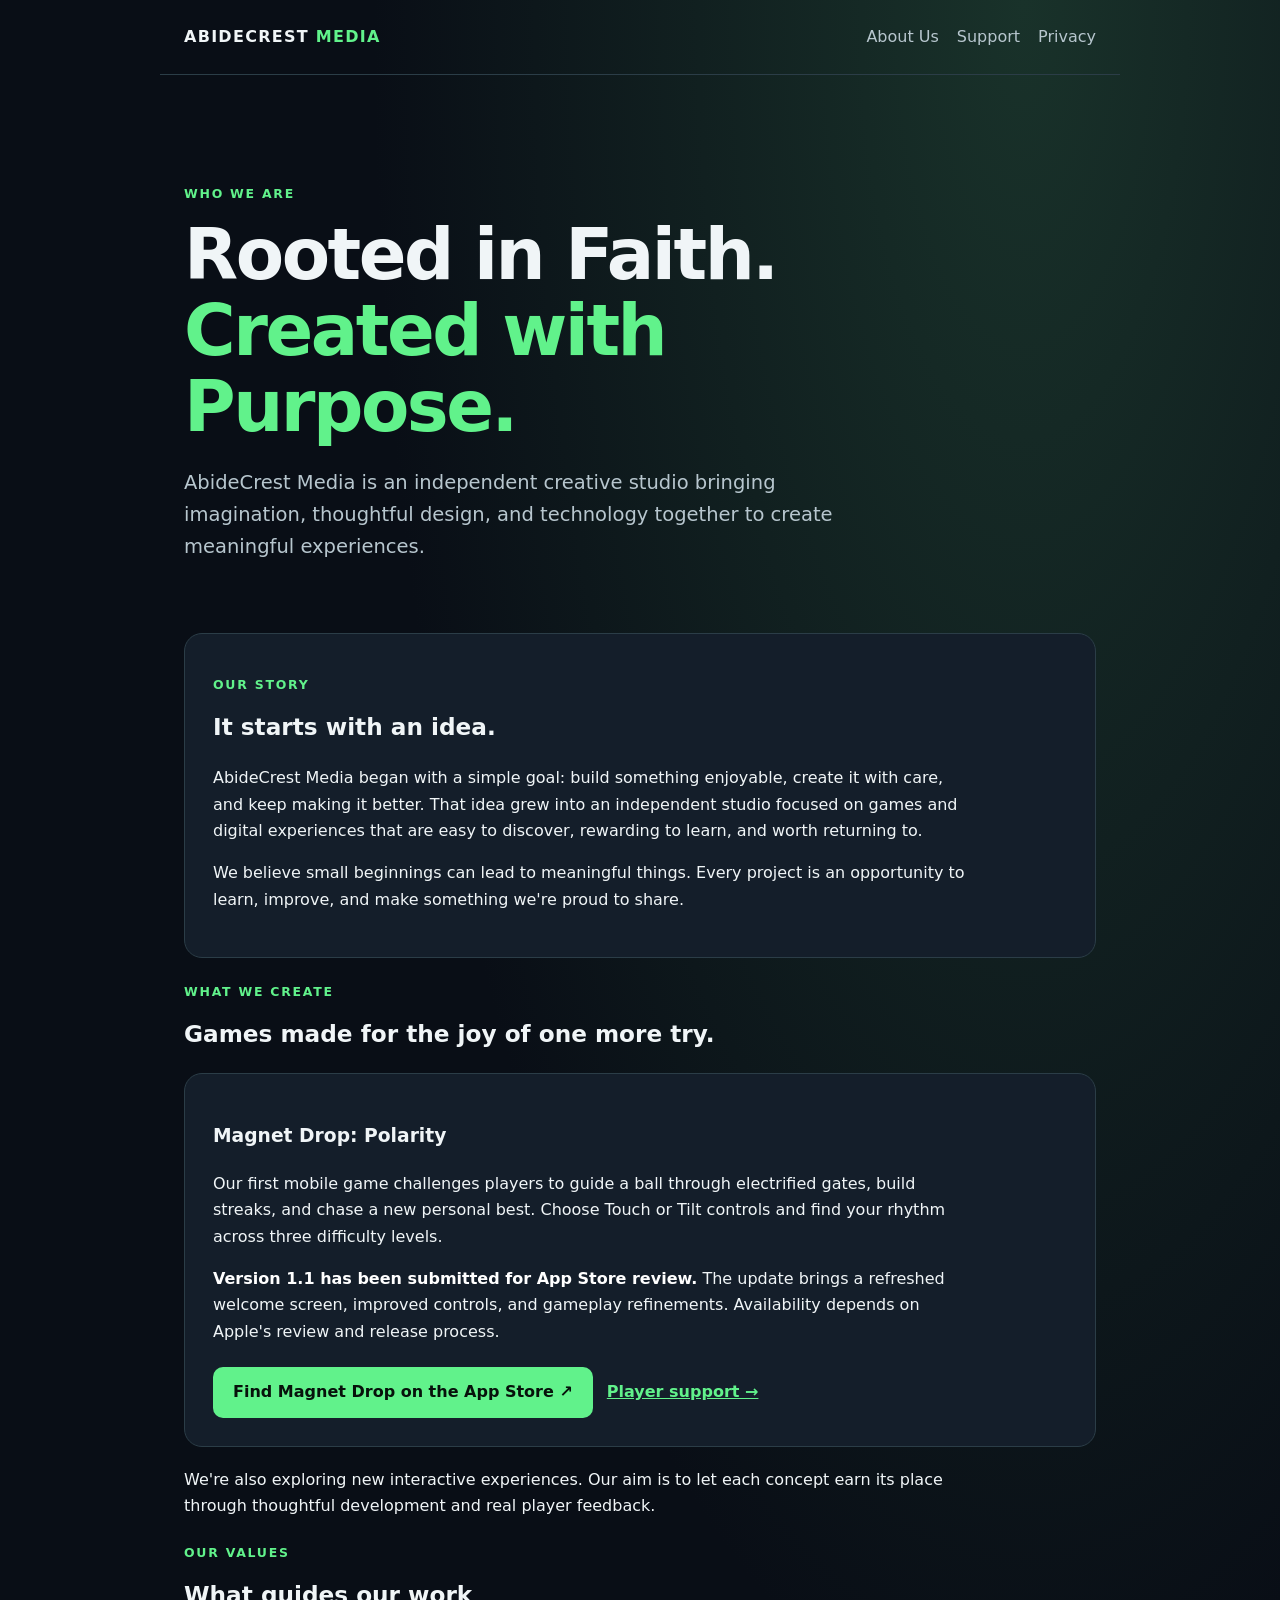
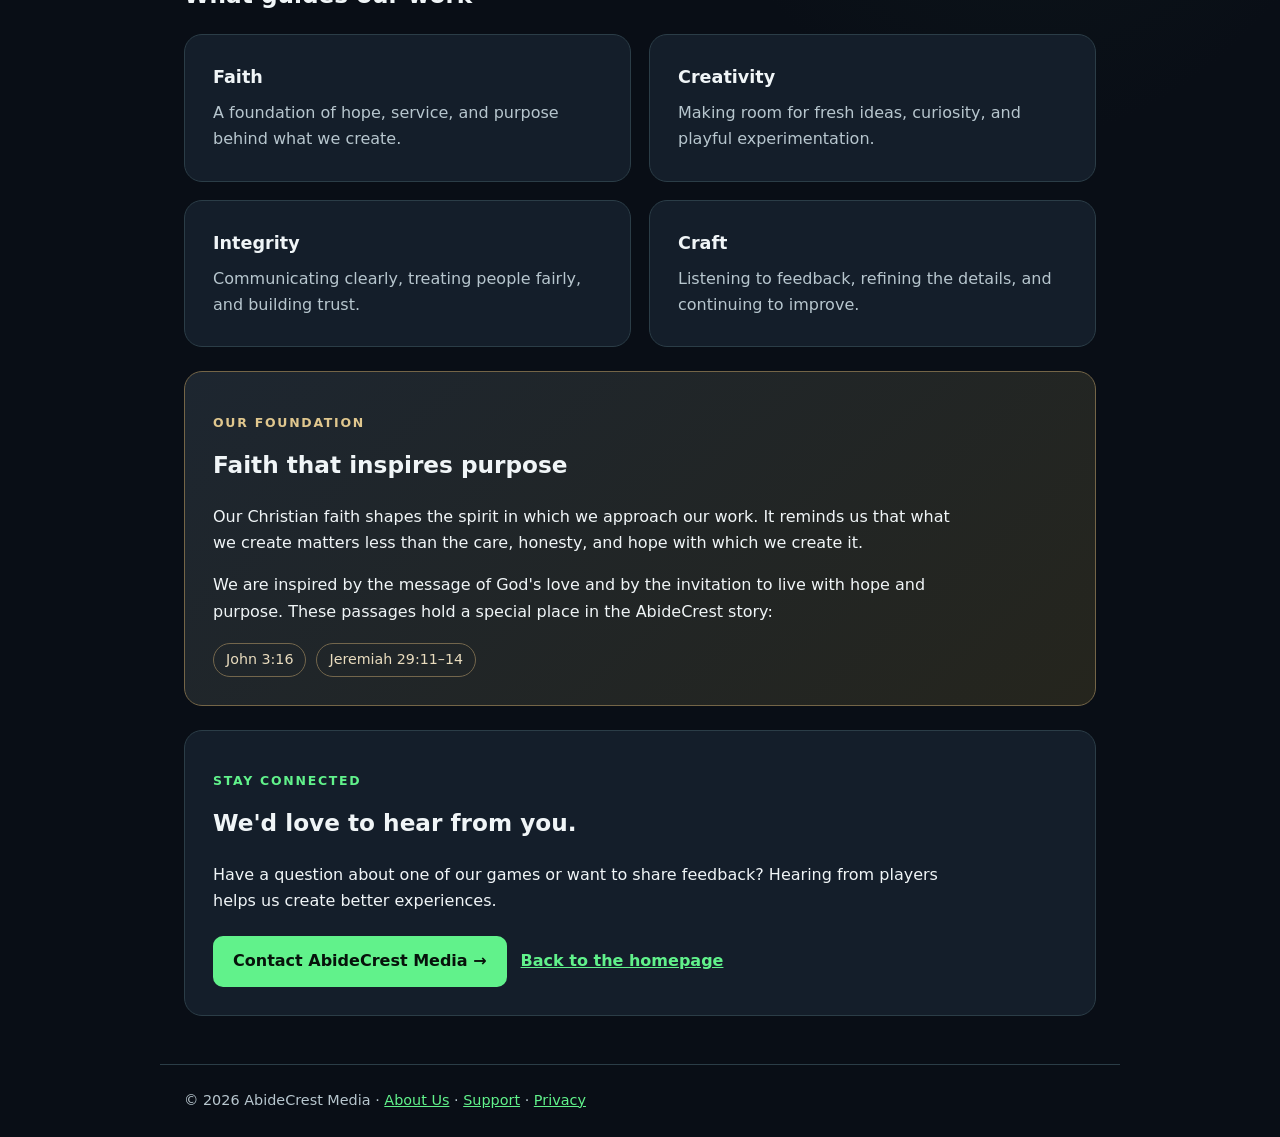
==== about/index.html @ 86b64438 "Create About Us page for AbideCrest Media" ====
<!doctype html>
<html lang="en">
<head>
  <meta charset="utf-8">
  <meta name="viewport" content="width=device-width,initial-scale=1">
  <meta name="description" content="Meet AbideCrest Media, an independent creative studio building games and digital experiences rooted in faith, creativity, and purpose.">
  <title>About Us | AbideCrest Media</title>
  <link rel="stylesheet" href="../assets/site.css">
  <style>
    .about-hero{padding:72px 0 26px;max-width:780px}
    .about-hero h1{margin:12px 0 22px}
    .about-hero .lead{max-width:680px}
    .about-hero h1 em{color:var(--green);font-style:normal}
    .about-section{margin:24px 0}
    .about-section h2{margin-top:0}
    .about-grid{display:grid;grid-template-columns:repeat(2,minmax(0,1fr));gap:18px}
    .value-card{margin:0;min-width:0}
    .value-card h3{margin:0 0 8px;font-size:1.1rem}
    .value-card p{margin:0;color:var(--muted)}
    .faith-panel{border-color:#746547;background:linear-gradient(140deg,#1d2630,#25251d)}
    .faith-panel .eyebrow{color:#e0c78e}
    .scripture-ref{display:flex;flex-wrap:wrap;gap:10px;margin:18px 0 0}
    .scripture-ref span{font-size:.89rem;border:1px solid #73664c;border-radius:30px;padding:4px 12px;color:#e9dcbe}
    .action-row{display:flex;flex-wrap:wrap;gap:14px;align-items:center;margin-top:22px}
    .action-row .text-link{font-weight:700}
    @media(max-width:620px){.about-hero{padding:42px 0 16px}.about-grid{grid-template-columns:1fr}}
  </style>
</head>
<body>
  <header>
    <a class="brand" href="../">ABIDECREST <span>MEDIA</span></a>
    <nav aria-label="Main navigation">
      <a href="./" aria-current="page">About Us</a>
      <a href="../magnet-drop/support/">Support</a>
      <a href="../privacy/">Privacy</a>
    </nav>
  </header>
  <main>
    <section class="about-hero">
      <p class="eyebrow">Who we are</p>
      <h1>Rooted in Faith.<br><em>Created with Purpose.</em></h1>
      <p class="lead">AbideCrest Media is an independent creative studio bringing imagination, thoughtful design, and technology together to create meaningful experiences.</p>
    </section>

    <section class="card about-section" aria-labelledby="story-heading">
      <p class="eyebrow">Our story</p>
      <h2 id="story-heading">It starts with an idea.</h2>
      <p>AbideCrest Media began with a simple goal: build something enjoyable, create it with care, and keep making it better. That idea grew into an independent studio focused on games and digital experiences that are easy to discover, rewarding to learn, and worth returning to.</p>
      <p>We believe small beginnings can lead to meaningful things. Every project is an opportunity to learn, improve, and make something we're proud to share.</p>
    </section>

    <section class="about-section" aria-labelledby="create-heading">
      <p class="eyebrow">What we create</p>
      <h2 id="create-heading">Games made for the joy of one more try.</h2>
      <div class="card">
        <h3>Magnet Drop: Polarity</h3>
        <p>Our first mobile game challenges players to guide a ball through electrified gates, build streaks, and chase a new personal best. Choose Touch or Tilt controls and find your rhythm across three difficulty levels.</p>
        <p><strong>Version 1.1 has been submitted for App Store review.</strong> The update brings a refreshed welcome screen, improved controls, and gameplay refinements. Availability depends on Apple's review and release process.</p>
        <div class="action-row">
          <a class="button" href="https://apps.apple.com/us/app/magnet-drop-polarity/id6822039961">Find Magnet Drop on the App Store ↗</a>
          <a class="text-link" href="../magnet-drop/support/">Player support →</a>
        </div>
      </div>
      <p>We're also exploring new interactive experiences. Our aim is to let each concept earn its place through thoughtful development and real player feedback.</p>
    </section>

    <section class="about-section" aria-labelledby="values-heading">
      <p class="eyebrow">Our values</p>
      <h2 id="values-heading">What guides our work</h2>
      <div class="about-grid">
        <article class="card value-card"><h3>Faith</h3><p>A foundation of hope, service, and purpose behind what we create.</p></article>
        <article class="card value-card"><h3>Creativity</h3><p>Making room for fresh ideas, curiosity, and playful experimentation.</p></article>
        <article class="card value-card"><h3>Integrity</h3><p>Communicating clearly, treating people fairly, and building trust.</p></article>
        <article class="card value-card"><h3>Craft</h3><p>Listening to feedback, refining the details, and continuing to improve.</p></article>
      </div>
    </section>

    <section class="card about-section faith-panel" aria-labelledby="foundation-heading">
      <p class="eyebrow">Our foundation</p>
      <h2 id="foundation-heading">Faith that inspires purpose</h2>
      <p>Our Christian faith shapes the spirit in which we approach our work. It reminds us that what we create matters less than the care, honesty, and hope with which we create it.</p>
      <p>We are inspired by the message of God's love and by the invitation to live with hope and purpose. These passages hold a special place in the AbideCrest story:</p>
      <div class="scripture-ref" aria-label="Scripture references"><span>John 3:16</span><span>Jeremiah 29:11–14</span></div>
    </section>

    <section class="card about-section" aria-labelledby="contact-heading">
      <p class="eyebrow">Stay connected</p>
      <h2 id="contact-heading">We'd love to hear from you.</h2>
      <p>Have a question about one of our games or want to share feedback? Hearing from players helps us create better experiences.</p>
      <div class="action-row">
        <a class="button" href="mailto:AbideCrestMedia@outlook.com">Contact AbideCrest Media →</a>
        <a class="text-link" href="../">Back to the homepage</a>
      </div>
    </section>
  </main>
  <footer>© 2026 AbideCrest Media · <a href="./">About Us</a> · <a href="../magnet-drop/support/">Support</a> · <a href="../privacy/">Privacy</a></footer>
</body>
</html>
---- assets/site.css ----
:root{color-scheme:dark;--bg:#090e16;--panel:#141e2a;--line:#2b3d47;--green:#61f28b;--text:#f0f5f7;--muted:#b7c6ce}*{box-sizing:border-box}body{margin:0;background:radial-gradient(ellipse at 80% 0%,#19322a 0%,transparent 45%),var(--bg);color:var(--text);font:16px/1.65 system-ui,-apple-system,BlinkMacSystemFont,"Segoe UI",sans-serif}a{color:var(--green)}header,main,footer{max-width:960px;margin:auto;padding:24px}header{display:flex;justify-content:space-between;gap:18px;align-items:center;border-bottom:1px solid var(--line)}.brand{font-weight:800;letter-spacing:.08em;color:var(--text);text-decoration:none}.brand span{color:var(--green)}nav{display:flex;gap:18px;flex-wrap:wrap}nav a{color:var(--muted);text-decoration:none}nav a:hover{color:var(--green)}h1{font-size:clamp(2.2rem,6vw,4.4rem);line-height:1.08;letter-spacing:-.035em}h1 em{color:var(--green);font-style:normal}h2{font-size:1.45rem;margin-top:1rem}p,li{max-width:75ch}.eyebrow{color:var(--green);font-weight:750;text-transform:uppercase;letter-spacing:.14em;font-size:.78rem}.lead{font-size:1.22rem;color:var(--muted)}.hero{padding:70px 0 45px}.card{background:var(--panel);border:1px solid var(--line);border-radius:18px;padding:28px;margin:20px 0}.button{display:inline-block;background:var(--green);color:#07120b;padding:12px 20px;border-radius:10px;text-decoration:none;font-weight:800}.muted{color:var(--muted)}footer{border-top:1px solid var(--line);color:var(--muted);font-size:.9rem}strong{color:#fff}ul{padding-left:1.4rem}@media(max-width:580px){header{align-items:flex-start;flex-direction:column}.hero{padding-top:42px}}
/* Magnet Drop launch and v1.1 preview */
.game-actions{display:flex;align-items:center;gap:14px;flex-wrap:wrap;margin-top:20px}.secondary-button{display:inline-block;border:1px solid var(--green);color:var(--green);padding:11px 19px;border-radius:10px;text-decoration:none;font-weight:750}.secondary-button:hover{background:rgba(97,242,139,.1)}.game-feature{border-color:#427758}.update-feature{background:linear-gradient(135deg,#172c2b,#141e2a 70%);border-color:#416b60}.update-feature .muted{font-size:.93rem}.game-actions .button:hover{filter:brightness(1.07)}
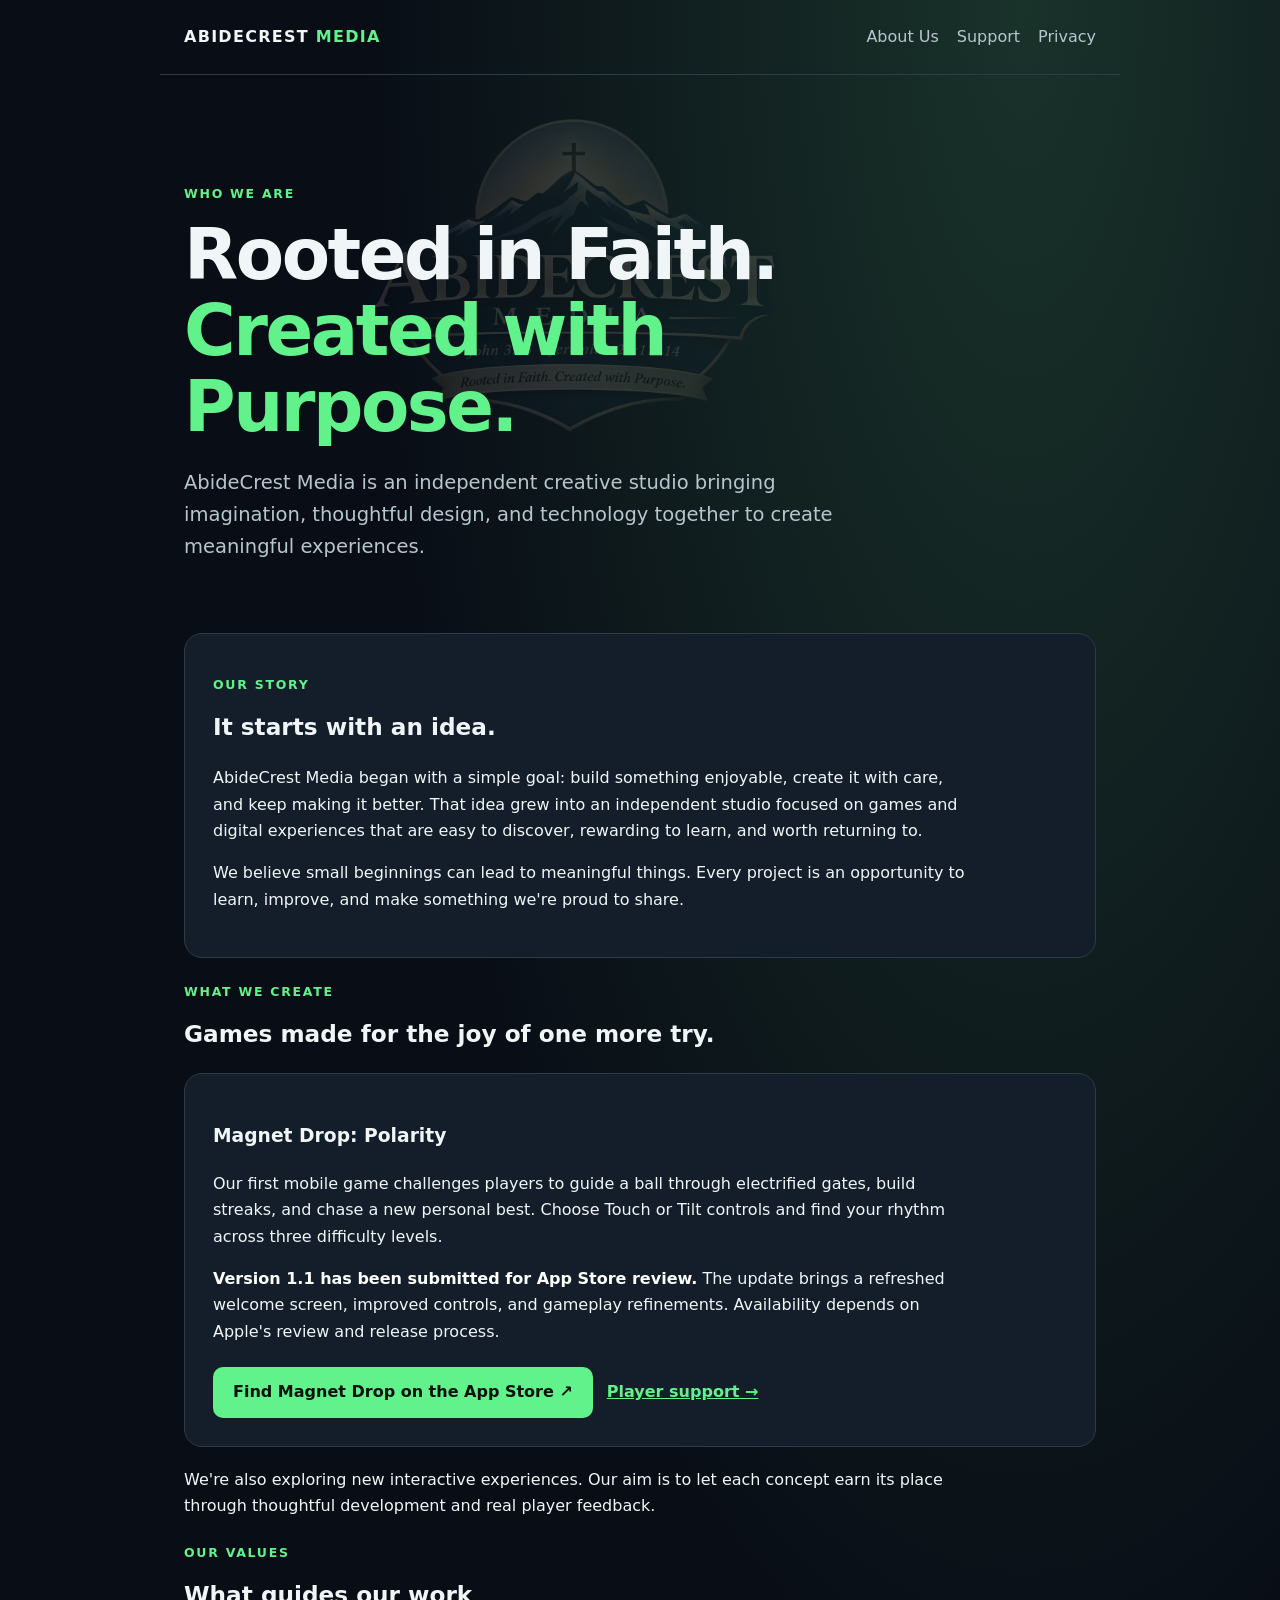
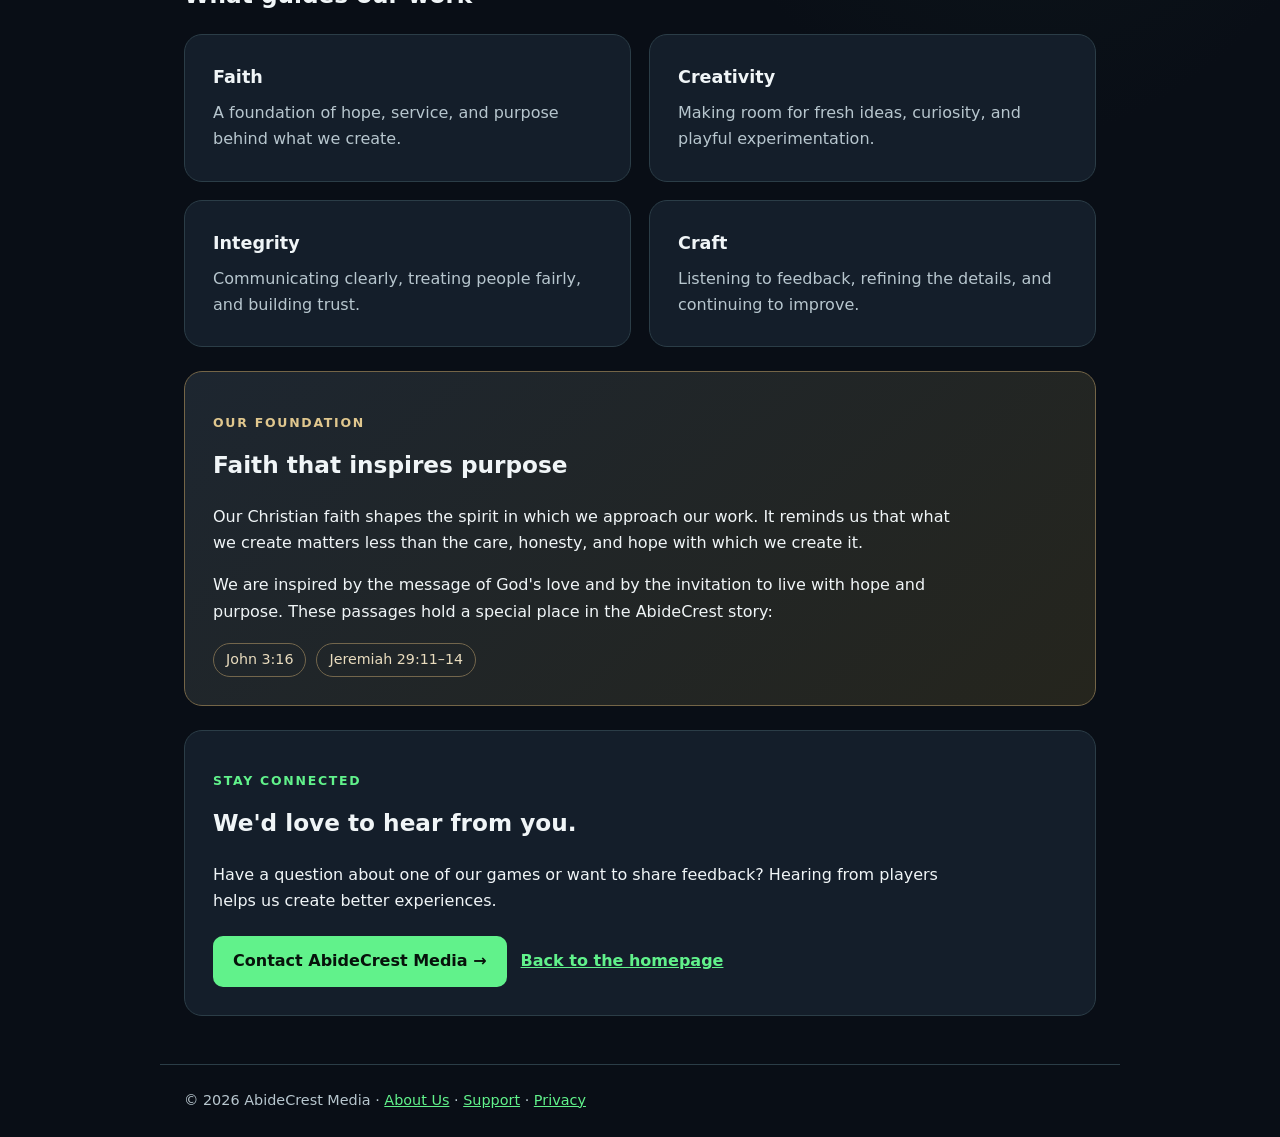
==== commit f4e93846: "Add AbideCrest logo watermark behind About Us hero at 15% opacity" ====
--- a/about/index.html
+++ b/about/index.html
@@ -7,7 +7,9 @@
   <title>About Us | AbideCrest Media</title>
   <link rel="stylesheet" href="../assets/site.css">
   <style>
-    .about-hero{padding:72px 0 26px;max-width:780px}
+    .about-hero{position:relative;isolation:isolate;padding:72px 0 26px;max-width:780px}
+    .about-hero::before{content:"";position:absolute;z-index:-1;left:50%;top:-62px;transform:translateX(-50%);width:min(460px,86vw);aspect-ratio:1;background:url("../assets/abidecrest_faith_media_logo.png") center/contain no-repeat;opacity:.15;pointer-events:none}
+    .about-hero > *{position:relative;z-index:1}
     .about-hero h1{margin:12px 0 22px}
     .about-hero .lead{max-width:680px}
     .about-hero h1 em{color:var(--green);font-style:normal}
@@ -23,7 +25,7 @@
     .scripture-ref span{font-size:.89rem;border:1px solid #73664c;border-radius:30px;padding:4px 12px;color:#e9dcbe}
     .action-row{display:flex;flex-wrap:wrap;gap:14px;align-items:center;margin-top:22px}
     .action-row .text-link{font-weight:700}
-    @media(max-width:620px){.about-hero{padding:42px 0 16px}.about-grid{grid-template-columns:1fr}}
+    @media(max-width:620px){.about-hero{padding:42px 0 16px}.about-hero::before{width:min(340px,88vw);top:-30px}.about-grid{grid-template-columns:1fr}}
   </style>
 </head>
 <body>
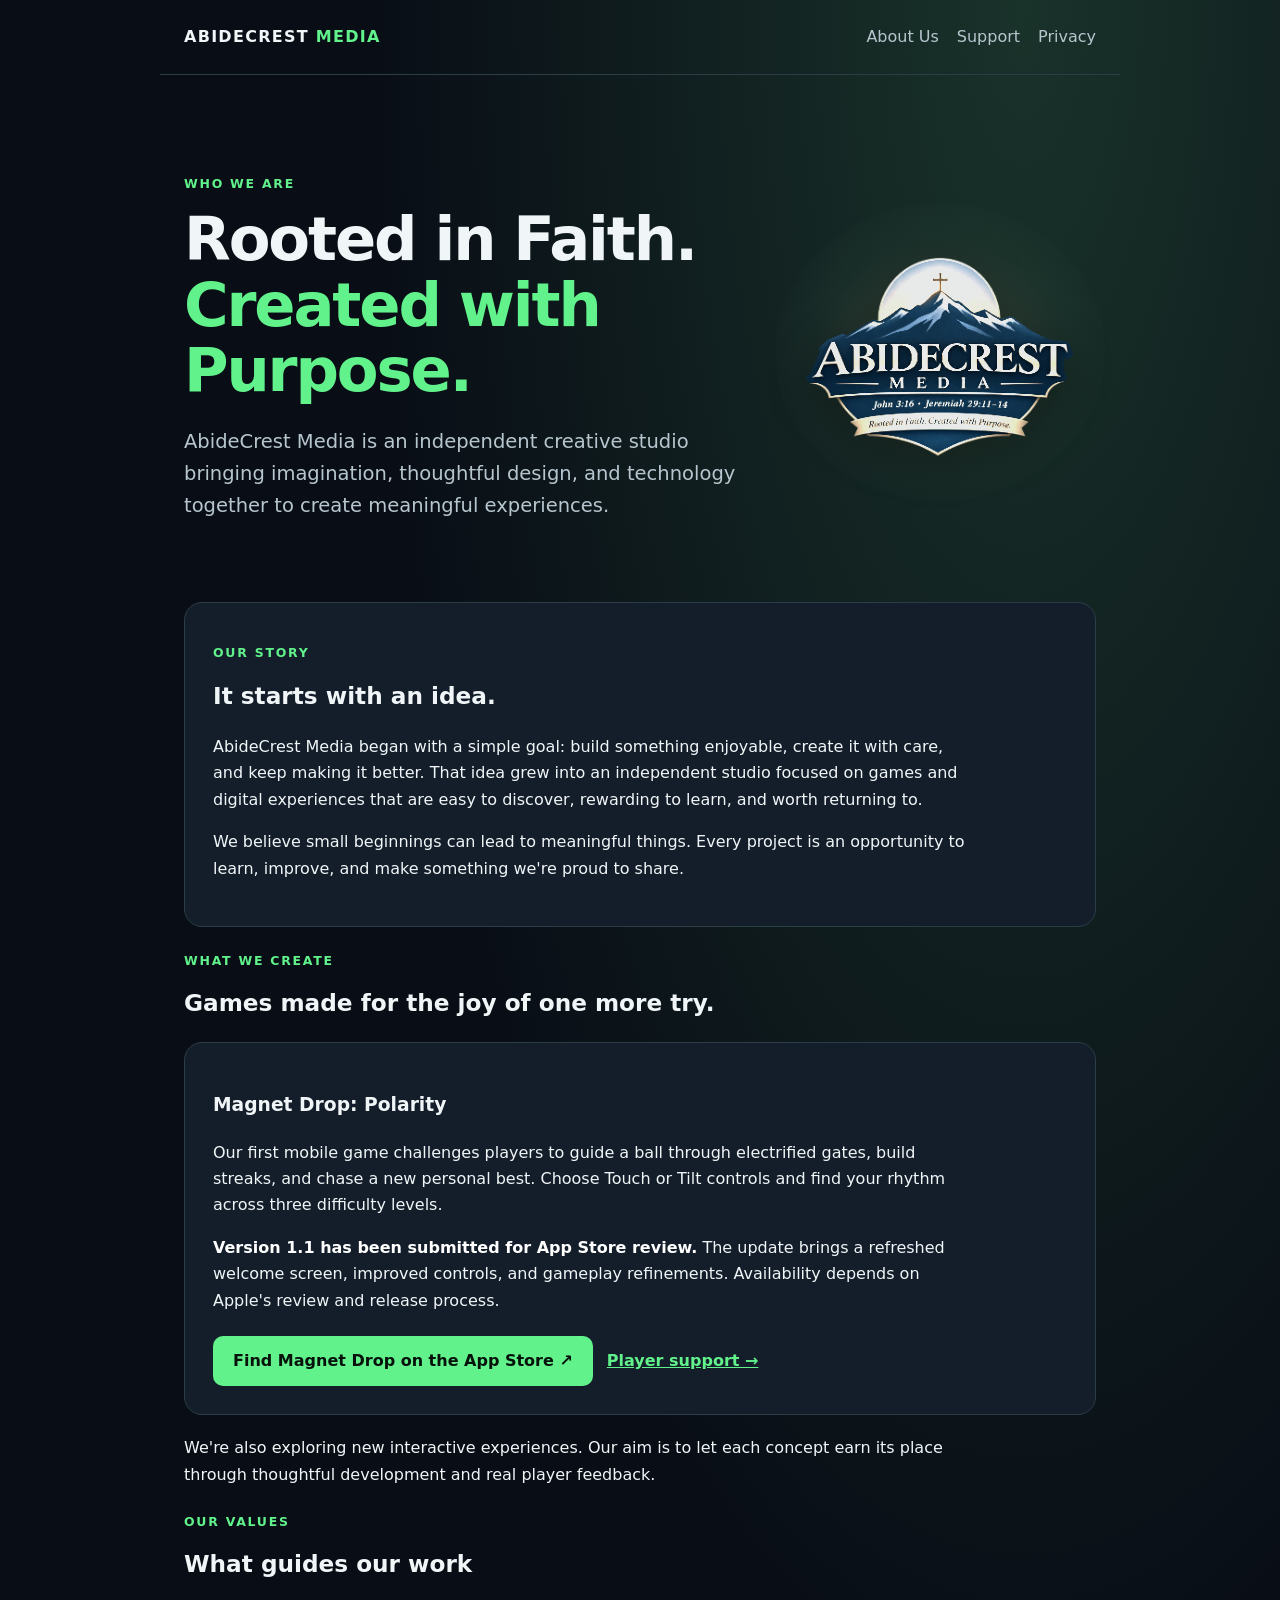
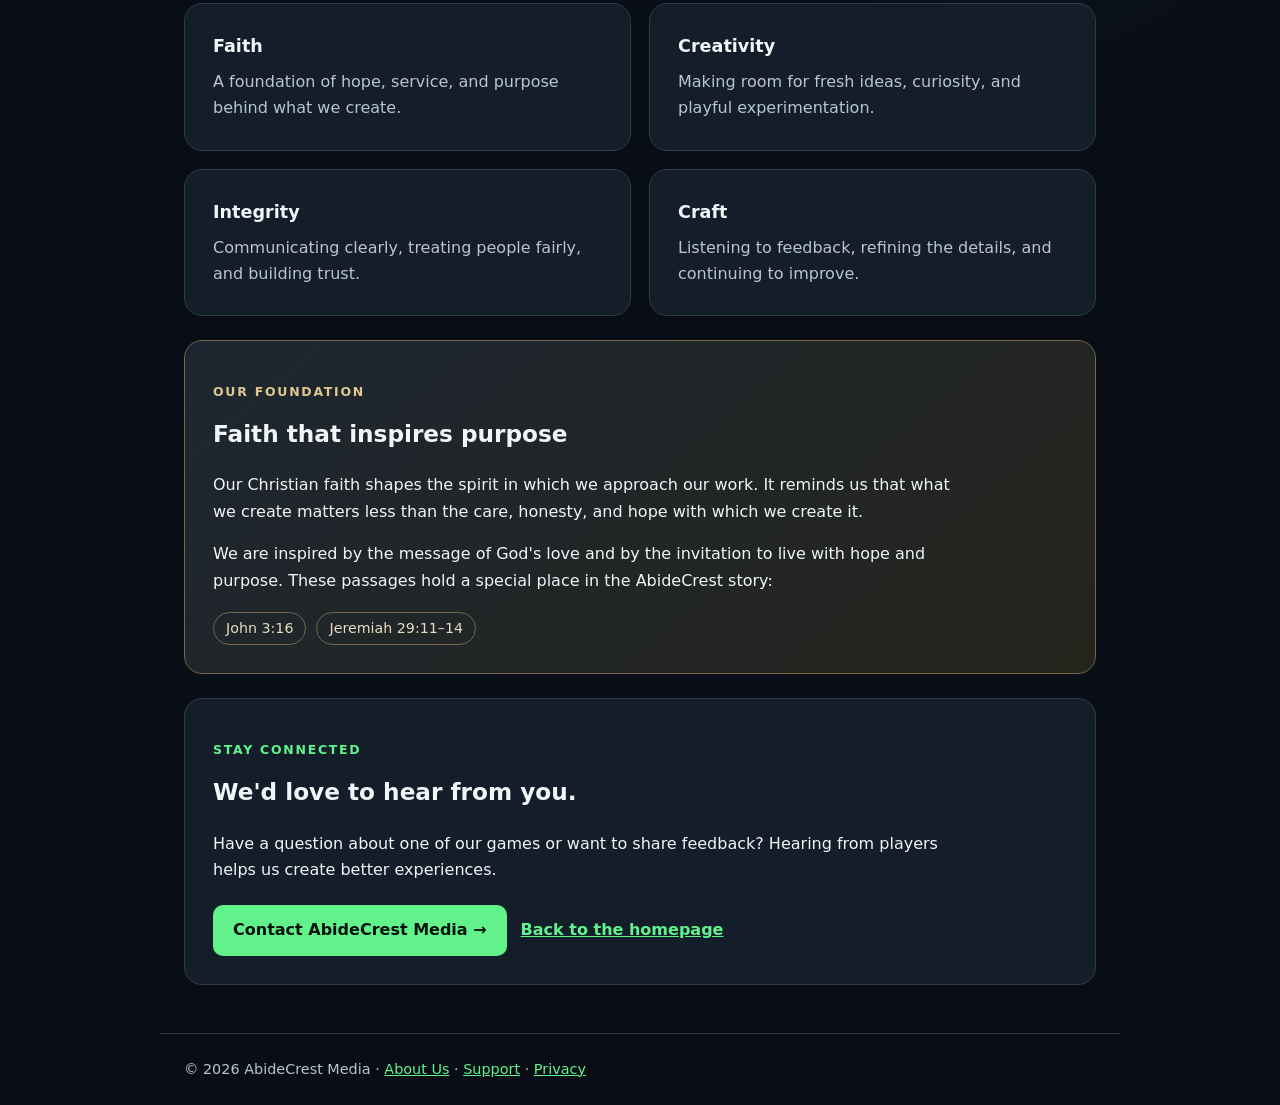
==== commit 101075ca: "Display AbideCrest emblem beside About Us intro with improved contrast" ====
--- a/about/index.html
+++ b/about/index.html
@@ -7,12 +7,14 @@
   <title>About Us | AbideCrest Media</title>
   <link rel="stylesheet" href="../assets/site.css">
   <style>
-    .about-hero{position:relative;isolation:isolate;padding:72px 0 26px;max-width:780px}
-    .about-hero::before{content:"";position:absolute;z-index:-1;left:50%;top:-62px;transform:translateX(-50%);width:min(460px,86vw);aspect-ratio:1;background:url("../assets/abidecrest_faith_media_logo.png") center/contain no-repeat;opacity:.15;pointer-events:none}
-    .about-hero > *{position:relative;z-index:1}
-    .about-hero h1{margin:12px 0 22px}
-    .about-hero .lead{max-width:680px}
+    .about-hero{display:grid;grid-template-columns:minmax(0,1.65fr) minmax(250px,.9fr);gap:30px;align-items:center;padding:62px 0 36px;max-width:100%}
+    .about-hero-copy{min-width:0}
+    .about-hero h1{margin:12px 0 22px;font-size:clamp(2.6rem,5.1vw,3.8rem);overflow-wrap:normal}
+    .about-hero .lead{max-width:640px}
     .about-hero h1 em{color:var(--green);font-style:normal}
+    .about-hero-logo{display:flex;align-items:center;justify-content:center;min-width:0;padding:20px 10px;position:relative;isolation:isolate}
+    .about-hero-logo::before{content:"";position:absolute;inset:5% -3%;z-index:-1;border-radius:50%;background:radial-gradient(ellipse at center,rgba(215,196,146,.22),rgba(96,129,105,.08) 53%,transparent 76%);pointer-events:none}
+    .about-hero-logo img{display:block;width:100%;height:auto;max-width:340px;opacity:.9;filter:brightness(1.6) contrast(1.12) drop-shadow(0 12px 24px rgba(0,0,0,.45))}
     .about-section{margin:24px 0}
     .about-section h2{margin-top:0}
     .about-grid{display:grid;grid-template-columns:repeat(2,minmax(0,1fr));gap:18px}
@@ -25,7 +27,7 @@
     .scripture-ref span{font-size:.89rem;border:1px solid #73664c;border-radius:30px;padding:4px 12px;color:#e9dcbe}
     .action-row{display:flex;flex-wrap:wrap;gap:14px;align-items:center;margin-top:22px}
     .action-row .text-link{font-weight:700}
-    @media(max-width:620px){.about-hero{padding:42px 0 16px}.about-hero::before{width:min(340px,88vw);top:-30px}.about-grid{grid-template-columns:1fr}}
+    @media(max-width:760px){.about-hero{grid-template-columns:1fr;gap:2px;padding:42px 0 16px}.about-hero h1{font-size:clamp(2.35rem,7vw,3.6rem)}.about-hero-logo{padding:0 12px 14px}.about-hero-logo img{max-width:270px}.about-grid{grid-template-columns:1fr}}
   </style>
 </head>
 <body>
@@ -39,9 +41,14 @@
   </header>
   <main>
     <section class="about-hero">
-      <p class="eyebrow">Who we are</p>
-      <h1>Rooted in Faith.<br><em>Created with Purpose.</em></h1>
-      <p class="lead">AbideCrest Media is an independent creative studio bringing imagination, thoughtful design, and technology together to create meaningful experiences.</p>
+      <div class="about-hero-copy">
+        <p class="eyebrow">Who we are</p>
+        <h1>Rooted in Faith.<br><em>Created with Purpose.</em></h1>
+        <p class="lead">AbideCrest Media is an independent creative studio bringing imagination, thoughtful design, and technology together to create meaningful experiences.</p>
+      </div>
+      <div class="about-hero-logo">
+        <img src="../assets/abidecrest_faith_media_logo.png" alt="AbideCrest Media mountain and cross emblem" width="1254" height="1254" loading="eager" decoding="async">
+      </div>
     </section>
 
     <section class="card about-section" aria-labelledby="story-heading">
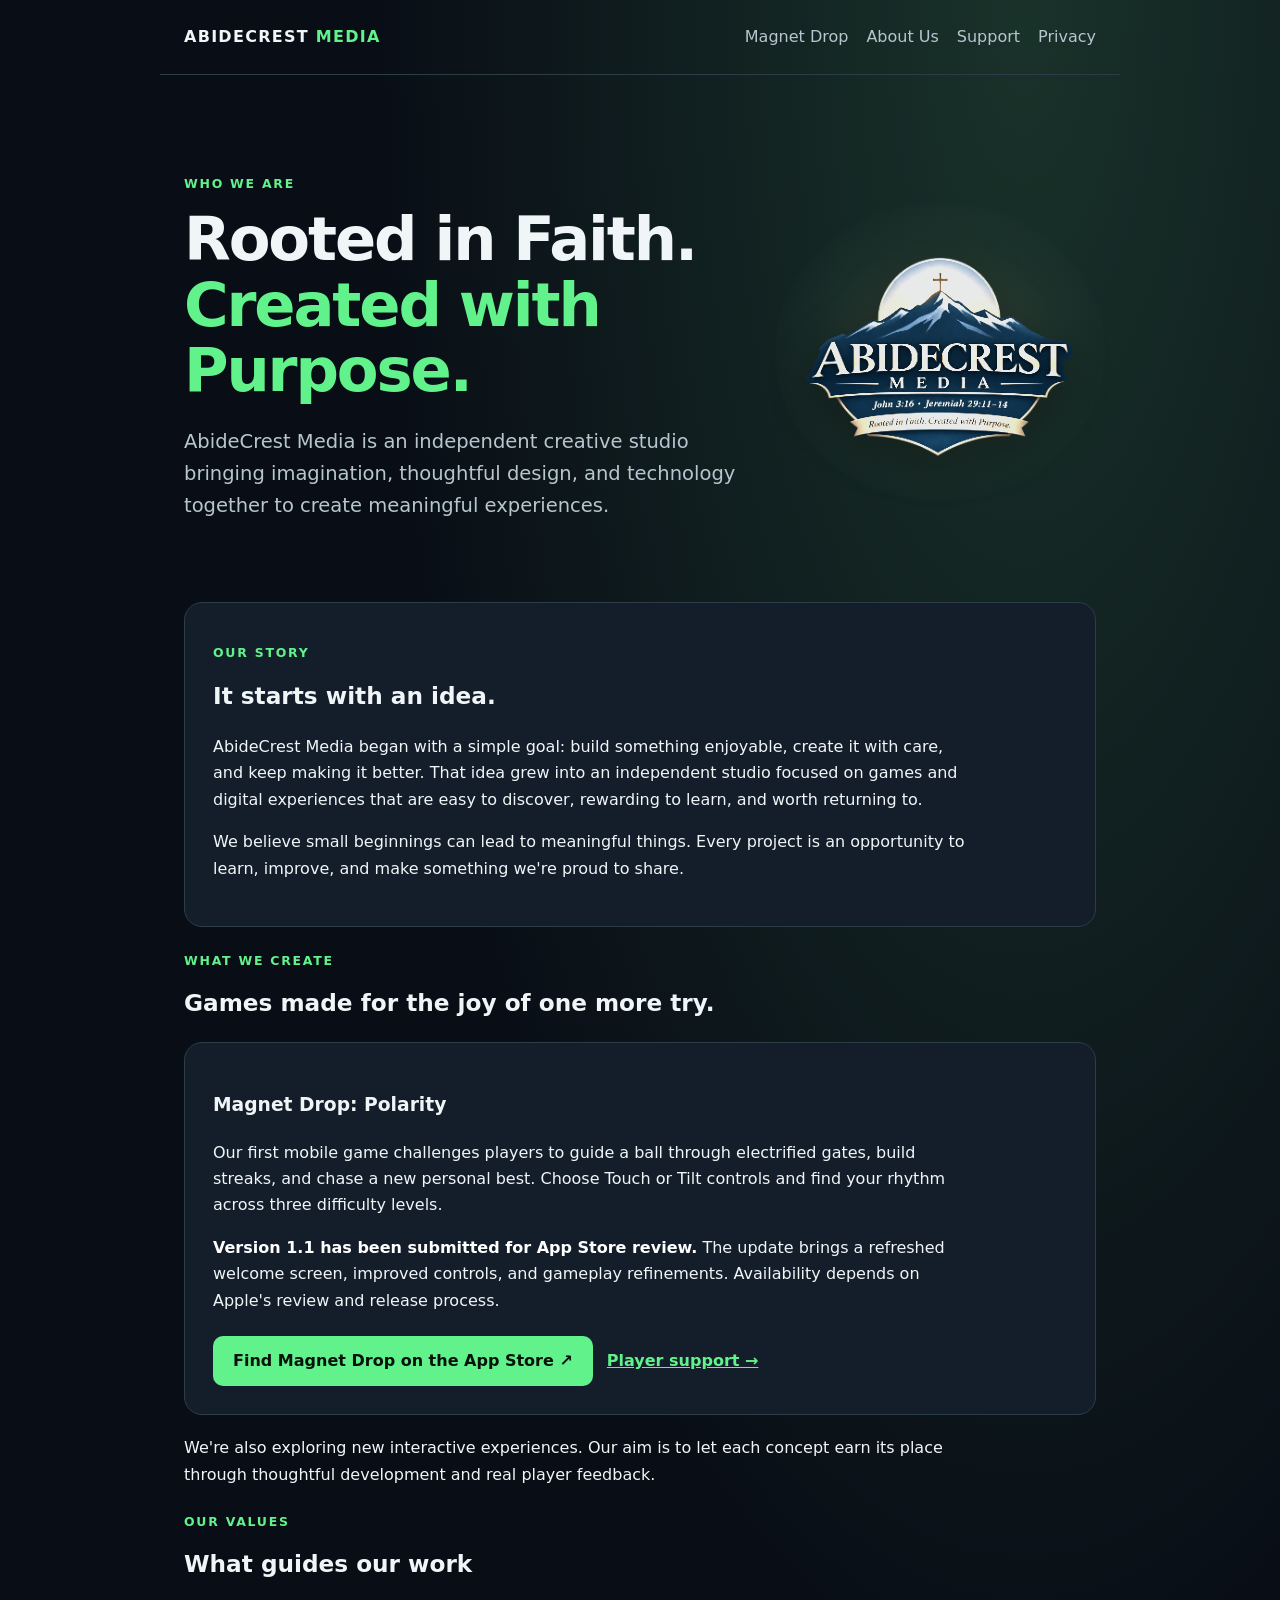
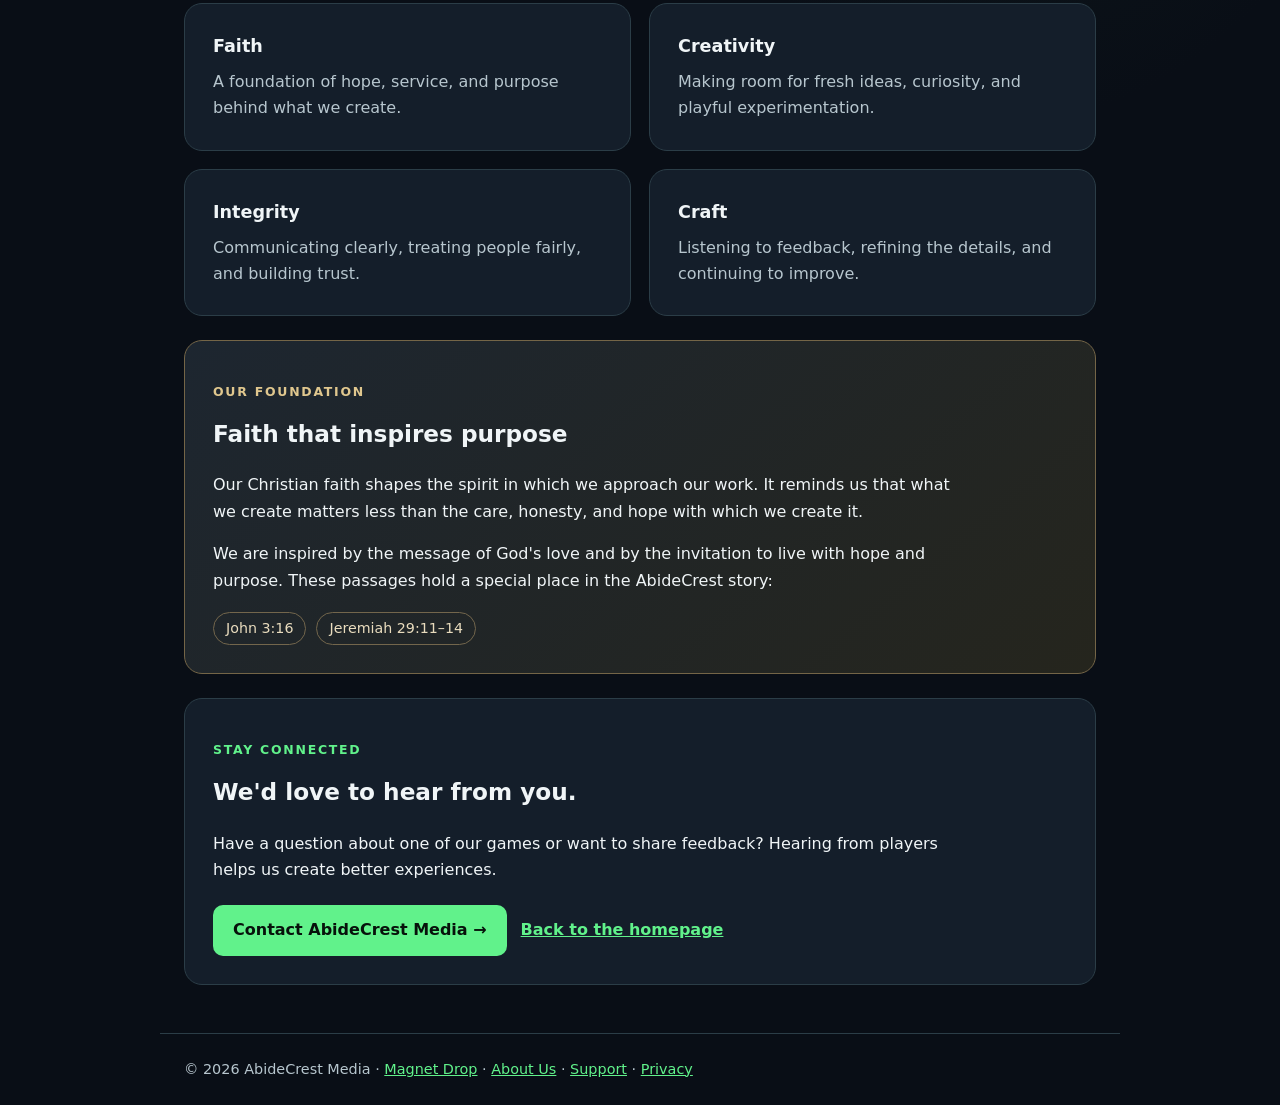
==== commit 7bcc8c79: "Link Magnet Drop landing page across AbideCrest: about/index.html" ====
--- a/about/index.html
+++ b/about/index.html
@@ -34,6 +34,7 @@
   <header>
     <a class="brand" href="../">ABIDECREST <span>MEDIA</span></a>
     <nav aria-label="Main navigation">
+      <a href="../magnet-drop/">Magnet Drop</a>
       <a href="./" aria-current="page">About Us</a>
       <a href="../magnet-drop/support/">Support</a>
       <a href="../privacy/">Privacy</a>
@@ -102,6 +103,6 @@
       </div>
     </section>
   </main>
-  <footer>© 2026 AbideCrest Media · <a href="./">About Us</a> · <a href="../magnet-drop/support/">Support</a> · <a href="../privacy/">Privacy</a></footer>
+  <footer>© 2026 AbideCrest Media · <a href="../magnet-drop/">Magnet Drop</a> · <a href="./">About Us</a> · <a href="../magnet-drop/support/">Support</a> · <a href="../privacy/">Privacy</a></footer>
 </body>
 </html>
